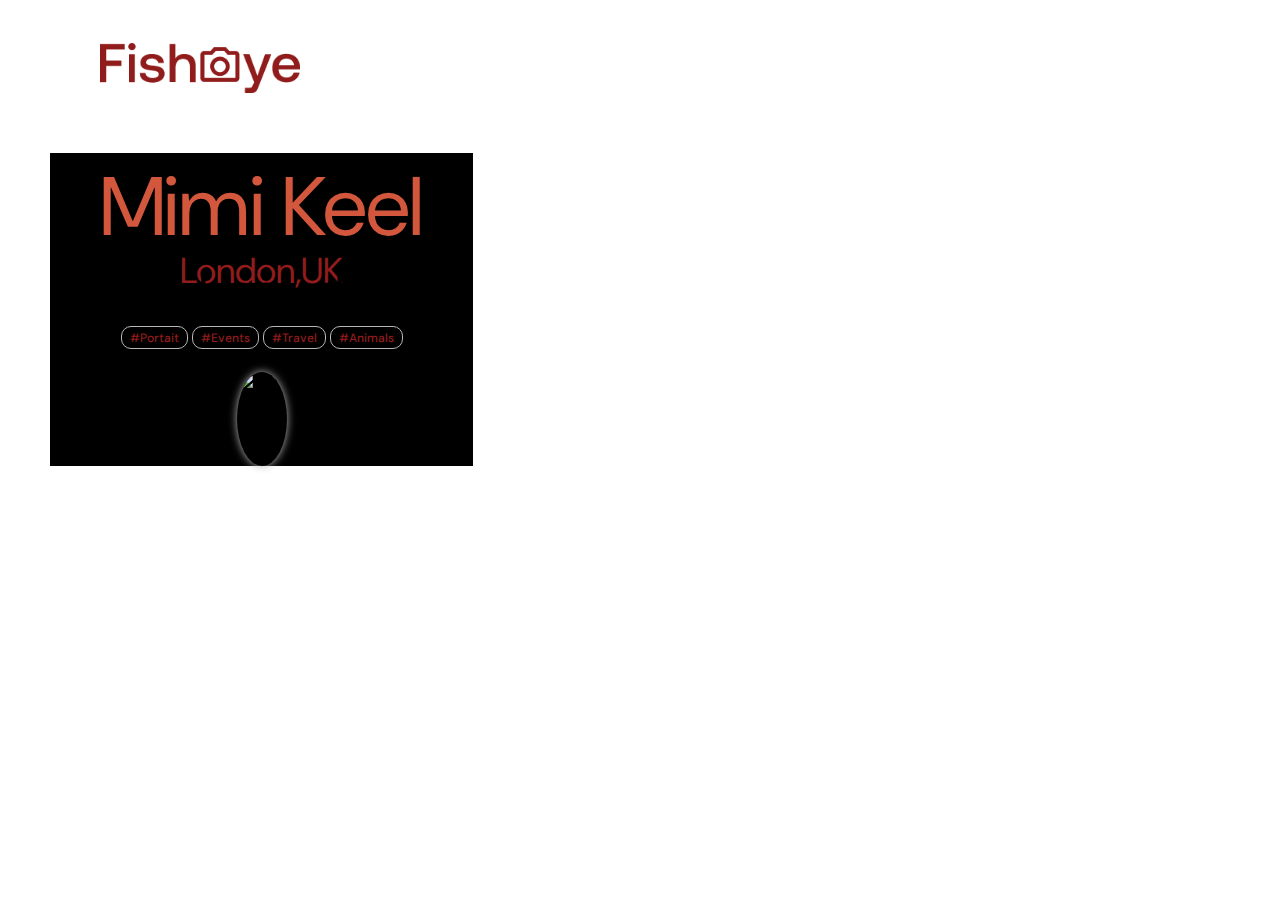
==== photographer.html @ 4bbdae2a "début projet" ====
<!DOCTYPE html>
<html lang="fr">
  <head>
    <meta charset="utf-8" />
    <title>FishEye Photographer</title>
    <meta name="viewport" content="width=device-width,initial-scale=1" />

    <!-- head style -->
    <link rel="stylesheet" href="modal.css" />
    <link
      rel="stylesheet"
      href="https://cdnjs.cloudflare.com/ajax/libs/font-awesome/4.7.0/css/font-awesome.min.css"
    />
    <link
      href="https://fonts.googleapis.com/css?family=DM+Sans"
      rel="stylesheet"
    />

    <!-- head JS -->
    <script src="modal.js"></script>
    <script src="./FishEyeDataFR.json"></script>
  </head>

  <!-- body -->

  <body>
    <!-- body-header -->
    <div class="header">
      <img class="header-logo" alt="logo" src="./asset/logo.png" />
    </div>

    <!-- body-main -->
    <main>
      <div class="mosaique-vignette">
        <div class="vignette encart-photographe">
          <h2 class="vignette-titre">Mimi Keel</h2>
          <div class="vignette-description">
            <p class="vignette-description-ville">London,UK</p>
            <p class="vignette-description-slogan">
              Voir le beau dans le quotidien
            </p>
          </div>
          <div class="vignette-tag">
            <a
              href="#"
              class="tag"
              id="tag-portrait"
              aria-label="photographer categories"
              >#Portait</a
            >
            <a
              href="#"
              class="tag"
              id="tag-events"
              aria-label="photographer categories"
              >#Events</a
            >
            <a
              href="#"
              class="tag"
              id="tag-travel"
              aria-label="photographer categories"
              >#Travel</a
            >
            <a
              href="#"
              class="tag"
              id="tag-animals"
              aria-label="photographer categories"
              >#Animals</a
            >
          </div>

          <div class="encart-CTA">"Contactez-moi</div>
          <img
            class="vignette-photo"
            alt="ID photo Mimi Keel"
            src="Photos/Sample Photos/Photographers ID Photos/MimiKeel.jpg"
          />
        </div>
      </div>
    </main>
    <footer></footer>
  </body>
</html>
---- modal.css ----
@charset "UTF-8";
/* Imports */
/* Règles transverses */
/* coucou */
* {
  margin: 0;
  border: 0;
}

h1 {
  font-size: 36px;
  color: #901C1C;
  font-weight: 400;
  font-family: "DM sans", sans-serif;
}

h2 {
  font-size: 36px;
  color: #D3573C;
  font-weight: 400;
  font-family: "DM sans", sans-serif;
}

p {
  font-size: 14px;
  font-family: "DM sans", sans-serif;
}

a {
  font-size: 12px;
  color: #901C1C;
  font-weight: 500;
  font-family: "DM sans", sans-serif;
  text-decoration: none;
  cursor: default;
}

.tag {
  height: 15px;
  margin: 5px 2px 5px 2px;
  padding: 3px 8px;
  border: solid #b8b8b8 1px;
  border-radius: 10px;
  -webkit-transition: all 0.3s;
  transition: all 0.3s;
}

.tag:hover {
  background-color: #901C1C;
  color: white;
  cursor: pointer;
}

.vignette-tag {
  display: -webkit-box;
  display: -ms-flexbox;
  display: flex;
  -ms-flex-wrap: wrap;
      flex-wrap: wrap;
  -webkit-box-pack: center;
      -ms-flex-pack: center;
          justify-content: center;
}

/* body-header */
.header {
  display: -webkit-box;
  display: -ms-flexbox;
  display: flex;
  float: left;
  width: 75%;
}

@media screen and (max-width: 1000px) {
  .header {
    -webkit-box-orient: vertical;
    -webkit-box-direction: normal;
        -ms-flex-direction: column;
            flex-direction: column;
    width: 50%;
  }
}

.header .header-logo {
  display: -webkit-box;
  display: -ms-flexbox;
  display: flex;
  width: 200px;
  margin: 43px 50px 60px 100px;
  cursor: pointer;
}

@media screen and (max-width: 1000px) {
  .header .header-logo {
    width: 150px;
    margin-left: 20px;
    margin-bottom: 30px;
  }
}

.header .main-navbar {
  display: -webkit-box;
  display: -ms-flexbox;
  display: flex;
  -ms-flex-wrap: wrap;
      flex-wrap: wrap;
  margin-top: 43px;
  -webkit-box-pack: center;
      -ms-flex-pack: center;
          justify-content: center;
  max-height: 80px;
}

@media screen and (max-width: 1000px) {
  .header .main-navbar {
    width: 160%;
    height: 80px;
    margin: 0 40px 40px 40px;
  }
}

/* body-main */
main .titre {
  display: -webkit-box;
  display: -ms-flexbox;
  display: flex;
  float: right;
  width: 25%;
  margin-top: 43px;
}

@media screen and (max-width: 1000px) {
  main .titre {
    font-size: 13px;
    width: 40%;
    -webkit-box-pack: end;
        -ms-flex-pack: end;
            justify-content: flex-end;
    -webkit-box-align: center;
        -ms-flex-align: center;
            align-items: center;
    margin-right: 30px;
    height: 30px;
  }
}

main .mosaique-vignette {
  display: -ms-grid;
  display: grid;
  -ms-grid-columns: (1fr)[3];
      grid-template-columns: repeat(3, 1fr);
  grid-gap: 5px;
  grid-auto-rows: minmax(100px, auto);
  width: 100%;
}

@media screen and (max-width: 1000px) {
  main .mosaique-vignette {
    -ms-grid-columns: (1fr)[1];
        grid-template-columns: repeat(1, 1fr);
  }
}

main .mosaique-vignette .vignette {
  display: -webkit-box;
  display: -ms-flexbox;
  display: flex;
  -webkit-box-orient: vertical;
  -webkit-box-direction: normal;
      -ms-flex-direction: column;
          flex-direction: column;
  margin: 0 50px 30px 50px;
  text-align: center;
  -webkit-box-align: center;
      -ms-flex-align: center;
          align-items: center;
}

@media screen and (max-width: 1000px) {
  main .mosaique-vignette .vignette {
    margin: 0 10px 30px 10px;
  }
}

main .mosaique-vignette .vignette .vignette-photo {
  width: 250px;
  height: 250px;
  -o-object-fit: cover;
     object-fit: cover;
  border-radius: 50%;
  -webkit-box-shadow: 0px 0px 8px #b8b8b8;
          box-shadow: 0px 0px 8px #b8b8b8;
}

main .mosaique-vignette .vignette .vignette-description .vignette-description-ville {
  font-size: 13px;
  color: #901C1C;
  font-weight: 400;
  font-family: "DM sans", sans-serif;
  line-height: 20px;
}

main .mosaique-vignette .vignette .vignette-description .vignette-description-slogan {
  font-size: 10px;
  color: black;
  font-weight: 400;
  font-family: "DM sans", sans-serif;
  line-height: 20px;
}

main .mosaique-vignette .vignette .vignette-description .vignette-description-tarif {
  font-size: 9px;
  color: #525252;
  font-weight: 400;
  font-family: "DM sans", sans-serif;
  line-height: 20px;
  margin-bottom: 10px;
}

/* Imports scss */
main .mosaique-vignette .encart-photographe {
  background-color: black;
  width: 100%;
  height: 313px;
}

main .mosaique-vignette .encart-photographe h2 {
  font-size: 83px;
}

main .mosaique-vignette .encart-photographe .vignette-description .vignette-description-ville {
  font-size: 36px;
}

main .mosaique-vignette .encart-photographe .vignette-description .vignette-description-slogan {
  font-size: 50px;
}

main .mosaique-vignette .encart-photographe .vignette-photo {
  width: 50px;
}
/*# sourceMappingURL=modal.css.map */
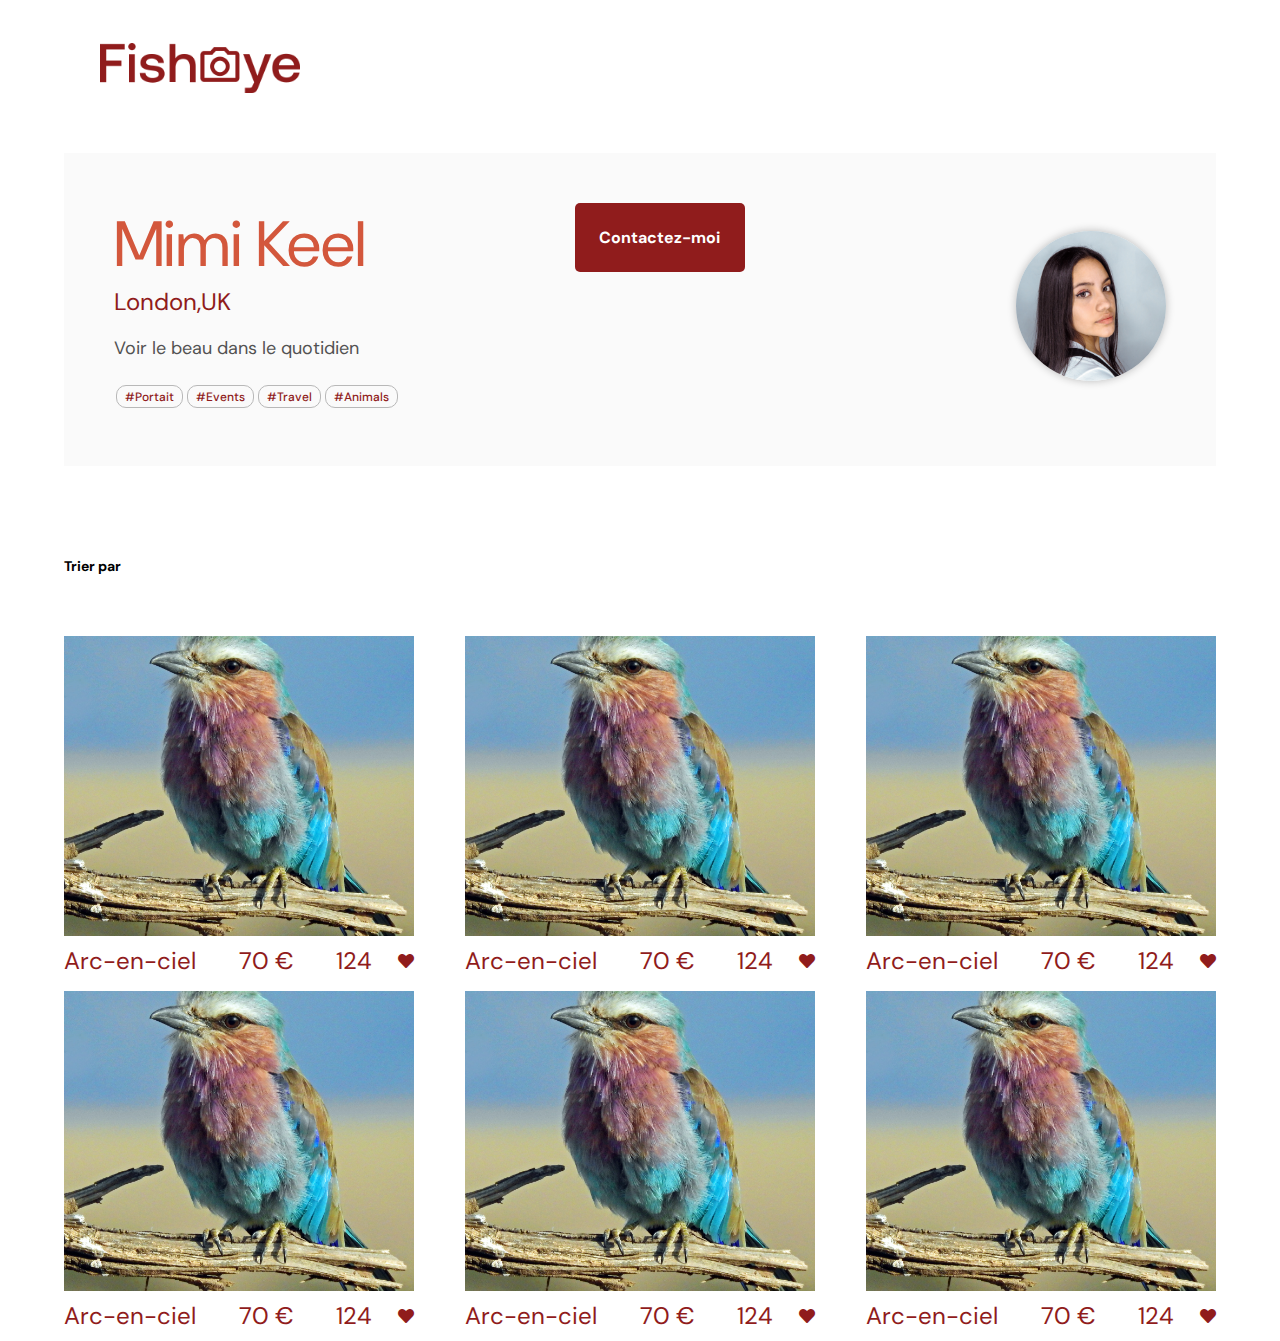
==== commit 2532ca0a: "html css finalisé" ====
--- a/photographer.html
+++ b/photographer.html
@@ -9,7 +9,7 @@
     <link rel="stylesheet" href="modal.css" />
     <link
       rel="stylesheet"
-      href="https://cdnjs.cloudflare.com/ajax/libs/font-awesome/4.7.0/css/font-awesome.min.css"
+      href="https://cdnjs.cloudflare.com/ajax/libs/font-awesome/5.15.3/css/all.min.css"
     />
     <link
       href="https://fonts.googleapis.com/css?family=DM+Sans"
@@ -25,14 +25,14 @@
 
   <body>
     <!-- body-header -->
-    <div class="header">
+    <div class="header" id="header">
       <img class="header-logo" alt="logo" src="./asset/logo.png" />
     </div>
 
     <!-- body-main -->
     <main>
-      <div class="mosaique-vignette">
-        <div class="vignette encart-photographe">
+      <div class="page-photographer" id="page-photographer">
+        <div class="vignette" id= "vignette">
           <h2 class="vignette-titre">Mimi Keel</h2>
           <div class="vignette-description">
             <p class="vignette-description-ville">London,UK</p>
@@ -70,8 +70,9 @@
               >#Animals</a
             >
           </div>
+        </div>
 
-          <div class="encart-CTA">"Contactez-moi</div>
+          <div class="encart-CTA">Contactez-moi</div>
           <img
             class="vignette-photo"
             alt="ID photo Mimi Keel"
@@ -79,6 +80,74 @@
           />
         </div>
       </div>
+
+      <div class="presentation-photo">
+        <div class="tri">
+          <p>Trier par</p>
+        </div>
+        <div class="mosaique-vignette">
+          <div class="vignette">
+             <img src="Photos/Sample Photos/Mimi/Animals_Rainbow.jpg">
+             <div class="vignette-desc">
+               <p class="titre-vignette">Arc-en-ciel</p>
+               <p class="tarif">70 €</p>
+               <p class="like">124</p>
+               <i class="fas fa-heart"></i>
+             </div>
+          </div>
+
+          <div class="vignette">
+            <img src="Photos/Sample Photos/Mimi/Animals_Rainbow.jpg">
+            <div class="vignette-desc">
+              <p class="titre-vignette">Arc-en-ciel</p>
+              <p class="tarif">70 €</p>
+              <p class="like">124</p>
+              <i class="fas fa-heart"></i>
+            </div>
+         </div>
+
+         <div class="vignette">
+          <img src="Photos/Sample Photos/Mimi/Animals_Rainbow.jpg">
+          <div class="vignette-desc">
+            <p class="titre-vignette">Arc-en-ciel</p>
+            <p class="tarif">70 €</p>
+            <p class="like">124</p>
+            <i class="fas fa-heart"></i>
+          </div>
+         </div>
+
+         <div class="vignette">
+          <img src="Photos/Sample Photos/Mimi/Animals_Rainbow.jpg">
+          <div class="vignette-desc">
+            <p class="titre-vignette">Arc-en-ciel</p>
+            <p class="tarif">70 €</p>
+            <p class="like">124</p>
+            <i class="fas fa-heart"></i>
+          </div>
+          </div>
+
+         <div class="vignette">
+          <img src="Photos/Sample Photos/Mimi/Animals_Rainbow.jpg">
+          <div class="vignette-desc">
+            <p class="titre-vignette">Arc-en-ciel</p>
+            <p class="tarif">70 €</p>
+            <p class="like">124</p>
+            <i class="fas fa-heart"></i>
+          </div>
+         </div>
+
+          <div class="vignette">
+          <img src="Photos/Sample Photos/Mimi/Animals_Rainbow.jpg">
+          <div class="vignette-desc">
+            <p class="titre-vignette">Arc-en-ciel</p>
+            <p class="tarif">70 €</p>
+            <p class="like">124</p>
+            <i class="fas fa-heart"></i>
+          </div>
+          </div>
+
+        </div>
+      </div>
     </main>
     <footer></footer>
   </body>
--- a/modal.css
+++ b/modal.css
@@ -1,5 +1,236 @@
 @charset "UTF-8";
 /* Imports */
+main {
+  width: 90%;
+  margin: 0 5% 0 5%;
+}
+
+#header {
+  width: 100%;
+  margin-left: 0;
+  margin-right: 0;
+}
+
+main #page-photographer {
+  display: -webkit-box;
+  display: -ms-flexbox;
+  display: flex;
+  float: left;
+  -webkit-box-orient: horizontal;
+  -webkit-box-direction: normal;
+      -ms-flex-direction: row;
+          flex-direction: row;
+  position: relative;
+  margin-bottom: 30px;
+  padding: 50px 0 50px 0;
+  text-align: center;
+  background-color: #FAFAFA;
+  width: 100%;
+  height: 313px;
+  -webkit-box-sizing: border-box;
+          box-sizing: border-box;
+}
+
+@media screen and (max-width: 800px) {
+  main #page-photographer {
+    height: 260px;
+  }
+}
+
+main #page-photographer #vignette {
+  background-color: #FAFAFA;
+  width: 40%;
+  text-align: left;
+  padding-left: 50px;
+}
+
+@media screen and (max-width: 800px) {
+  main #page-photographer #vignette {
+    width: 65%;
+    padding-left: 20px;
+  }
+}
+
+main #page-photographer #vignette h2 {
+  font-size: 64px;
+}
+
+@media screen and (max-width: 800px) {
+  main #page-photographer #vignette h2 {
+    font-size: 36px;
+  }
+}
+
+main #page-photographer #vignette .vignette-description-ville {
+  font-size: 24px;
+  color: #901C1C;
+  line-height: 31px;
+  margin-bottom: 20px;
+}
+
+@media screen and (max-width: 800px) {
+  main #page-photographer #vignette .vignette-description-ville {
+    font-size: 13px;
+  }
+}
+
+main #page-photographer #vignette .vignette-description-slogan {
+  font-size: 18px;
+  color: #525252;
+  line-height: 23px;
+  margin-bottom: 20px;
+}
+
+@media screen and (max-width: 800px) {
+  main #page-photographer #vignette .vignette-description-slogan {
+    font-size: 13px;
+  }
+}
+
+main #page-photographer #vignette .vignette-tag {
+  -webkit-box-pack: left;
+      -ms-flex-pack: left;
+          justify-content: left;
+}
+
+@media screen and (max-width: 800px) {
+  main #page-photographer #vignette .vignette-tag {
+    font-size: 13px;
+  }
+}
+
+main #page-photographer .encart-CTA {
+  display: -webkit-box;
+  display: -ms-flexbox;
+  display: flex;
+  -webkit-box-align: center;
+      -ms-flex-align: center;
+          align-items: center;
+  -webkit-box-pack: center;
+      -ms-flex-pack: center;
+          justify-content: center;
+  border-radius: 5px;
+  height: 69px;
+  width: 170px;
+  background-color: #901C1C;
+  font-family: "DM sans", sans-serif;
+  font-weight: 700;
+  color: #fff;
+}
+
+@media screen and (max-width: 1000px) {
+  main #page-photographer .encart-CTA {
+    display: none;
+  }
+}
+
+main #page-photographer .vignette-photo {
+  display: -webkit-box;
+  display: -ms-flexbox;
+  display: flex;
+  width: 150px;
+  height: 150px;
+  -o-object-fit: cover;
+     object-fit: cover;
+  border-radius: 50%;
+  -webkit-box-shadow: 0px 0px 8px #b8b8b8;
+          box-shadow: 0px 0px 8px #b8b8b8;
+  position: absolute;
+  right: 50px;
+  top: 25%;
+}
+
+@media screen and (max-width: 800px) {
+  main #page-photographer .vignette-photo {
+    width: 120px;
+    height: 120px;
+    right: 30px;
+  }
+}
+
+@media screen and (max-width: 600px) {
+  main #page-photographer .vignette-photo {
+    width: 100px;
+    height: 100px;
+    right: 10px;
+  }
+}
+
+main .presentation-photo .tri {
+  font-size: 18px;
+  font-weight: 700;
+  line-height: 10;
+}
+
+main .presentation-photo .mosaique-vignette {
+  -webkit-box-pack: justify;
+      -ms-flex-pack: justify;
+          justify-content: space-between;
+  -ms-flex-line-pack: justify;
+      align-content: space-between;
+  -ms-grid-columns: 350px 350px 350px;
+      grid-template-columns: 350px 350px 350px;
+}
+
+main .presentation-photo .mosaique-vignette .vignette {
+  margin: 0;
+  -webkit-box-align: start;
+      -ms-flex-align: start;
+          align-items: start;
+}
+
+main .presentation-photo .mosaique-vignette .vignette img {
+  width: 350px;
+  height: 300px;
+  -o-object-fit: cover;
+     object-fit: cover;
+}
+
+main .presentation-photo .mosaique-vignette .vignette .vignette-desc {
+  display: -webkit-box;
+  display: -ms-flexbox;
+  display: flex;
+  width: 100%;
+  height: 50px;
+  -webkit-box-align: center;
+      -ms-flex-align: center;
+          align-items: center;
+}
+
+main .presentation-photo .mosaique-vignette .vignette .vignette-desc p {
+  display: -webkit-box;
+  display: -ms-flexbox;
+  display: flex;
+  font-size: 24px;
+  color: #901C1C;
+  font-weight: 400;
+  font-family: "DM sans", sans-serif;
+  line-height: 20px;
+}
+
+main .presentation-photo .mosaique-vignette .vignette .vignette-desc .titre-vignette {
+  width: 50%;
+}
+
+main .presentation-photo .mosaique-vignette .vignette .vignette-desc .tarif {
+  width: 26%;
+}
+
+main .presentation-photo .mosaique-vignette .vignette .vignette-desc .like,
+main .presentation-photo .mosaique-vignette .vignette .vignette-desc .fa-heart {
+  -webkit-box-pack: right;
+      -ms-flex-pack: right;
+          justify-content: right;
+  width: 12%;
+}
+
+main .presentation-photo .mosaique-vignette .vignette .vignette-desc .fa-heart {
+  display: -webkit-box;
+  display: -ms-flexbox;
+  display: flex;
+  color: #901C1C;
+}
+
 /* Règles transverses */
 /* coucou */
 * {
@@ -216,27 +447,4 @@
   line-height: 20px;
   margin-bottom: 10px;
 }
-
-/* Imports scss */
-main .mosaique-vignette .encart-photographe {
-  background-color: black;
-  width: 100%;
-  height: 313px;
-}
-
-main .mosaique-vignette .encart-photographe h2 {
-  font-size: 83px;
-}
-
-main .mosaique-vignette .encart-photographe .vignette-description .vignette-description-ville {
-  font-size: 36px;
-}
-
-main .mosaique-vignette .encart-photographe .vignette-description .vignette-description-slogan {
-  font-size: 50px;
-}
-
-main .mosaique-vignette .encart-photographe .vignette-photo {
-  width: 50px;
-}
 /*# sourceMappingURL=modal.css.map */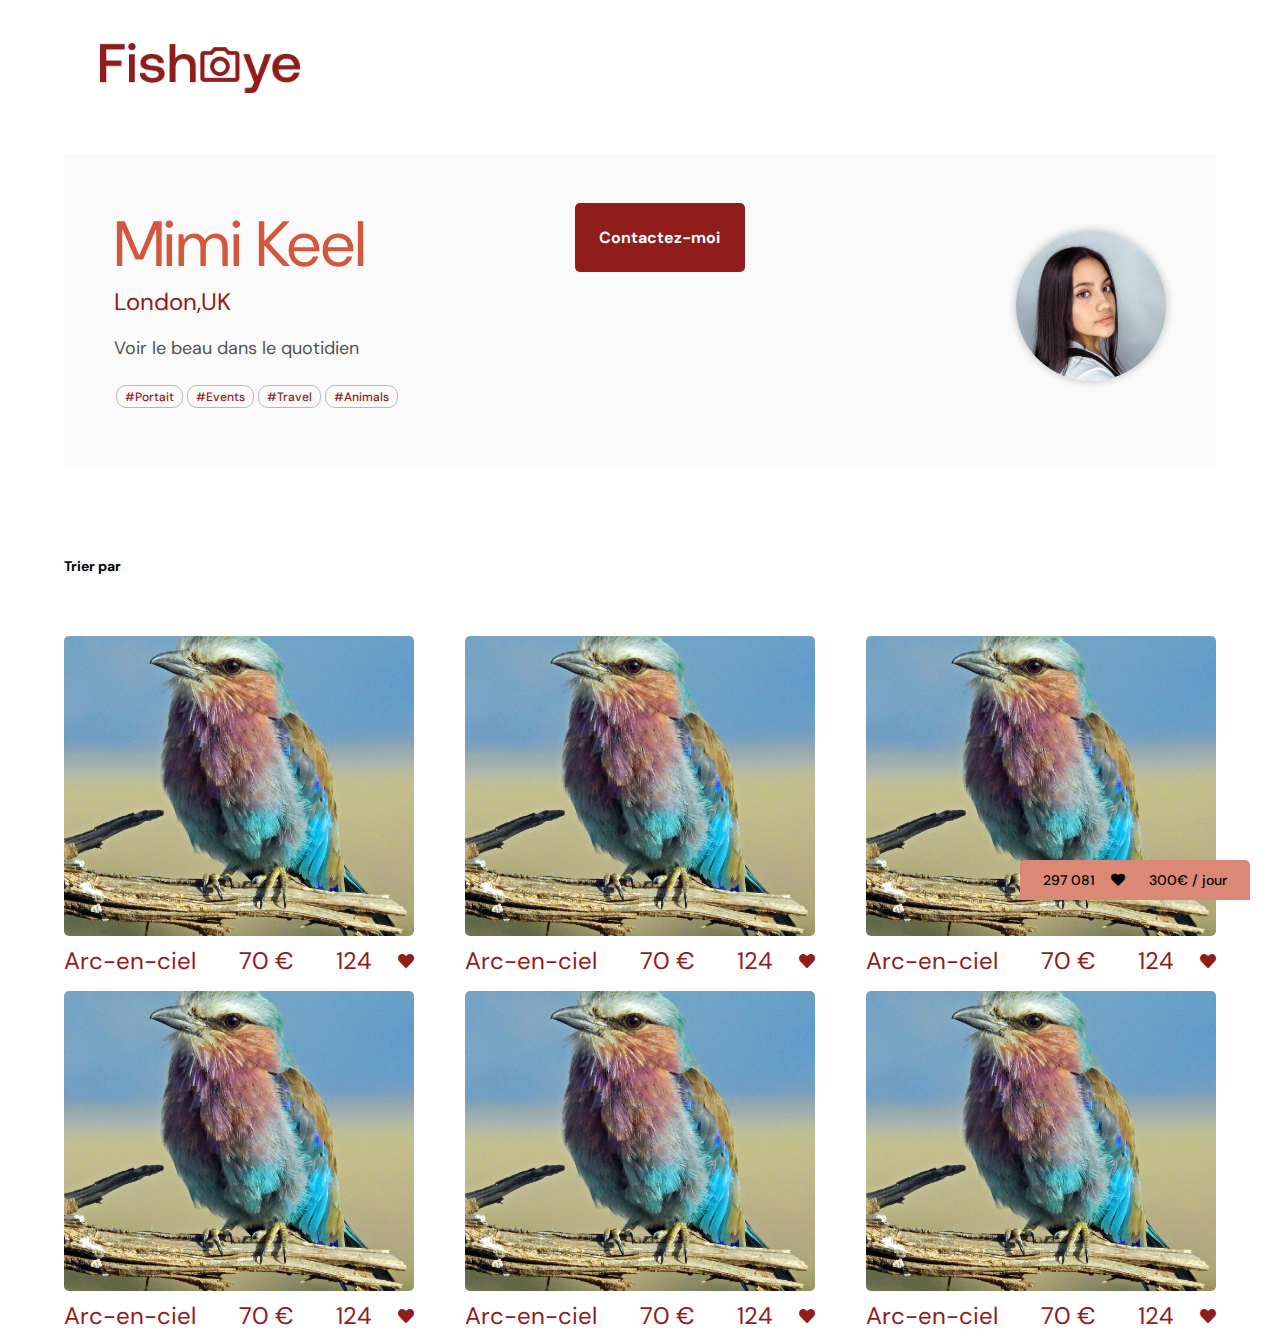
==== commit be4d26c3: "html + css finalisés v2" ====
--- a/photographer.html
+++ b/photographer.html
@@ -148,6 +148,14 @@
 
         </div>
       </div>
+
+      <div class="encart-CTA-responsive">Contactez-moi</div>
+      <div class="infos-globales">          
+        <p class="like">297 081&nbsp; &nbsp;   <i class="fas fa-heart"></i></p> 
+      
+        <p class="tarif">300€ / jour</p>
+
+      </div>
     </main>
     <footer></footer>
   </body>
--- a/modal.css
+++ b/modal.css
@@ -1,14 +1,14 @@
 @charset "UTF-8";
 /* Imports */
-main {
-  width: 90%;
-  margin: 0 5% 0 5%;
-}
-
 #header {
   width: 100%;
   margin-left: 0;
   margin-right: 0;
+}
+
+main {
+  width: 90%;
+  margin: 0 5% 0 5%;
 }
 
 main #page-photographer {
@@ -34,6 +34,7 @@
 @media screen and (max-width: 800px) {
   main #page-photographer {
     height: 260px;
+    background-color: #fff;
   }
 }
 
@@ -48,6 +49,7 @@
   main #page-photographer #vignette {
     width: 65%;
     padding-left: 20px;
+    background-color: #fff;
   }
 }
 
@@ -96,6 +98,8 @@
 @media screen and (max-width: 800px) {
   main #page-photographer #vignette .vignette-tag {
     font-size: 13px;
+    -ms-flex-wrap: nowrap;
+        flex-wrap: nowrap;
   }
 }
 
@@ -172,6 +176,20 @@
       grid-template-columns: 350px 350px 350px;
 }
 
+@media screen and (max-width: 1200px) {
+  main .presentation-photo .mosaique-vignette {
+    -ms-grid-columns: (1fr)[2];
+        grid-template-columns: repeat(2, 1fr);
+  }
+}
+
+@media screen and (max-width: 900px) {
+  main .presentation-photo .mosaique-vignette {
+    -ms-grid-columns: (1fr)[1];
+        grid-template-columns: repeat(1, 1fr);
+  }
+}
+
 main .presentation-photo .mosaique-vignette .vignette {
   margin: 0;
   -webkit-box-align: start;
@@ -179,11 +197,27 @@
           align-items: start;
 }
 
+@media screen and (max-width: 1200px) {
+  main .presentation-photo .mosaique-vignette .vignette {
+    -webkit-box-align: center;
+        -ms-flex-align: center;
+            align-items: center;
+  }
+}
+
 main .presentation-photo .mosaique-vignette .vignette img {
   width: 350px;
   height: 300px;
   -o-object-fit: cover;
      object-fit: cover;
+  border-radius: 5px;
+}
+
+@media screen and (max-width: 900px) {
+  main .presentation-photo .mosaique-vignette .vignette img {
+    width: 335px;
+    height: 190px;
+  }
 }
 
 main .presentation-photo .mosaique-vignette .vignette .vignette-desc {
@@ -197,6 +231,18 @@
           align-items: center;
 }
 
+@media screen and (max-width: 1200px) {
+  main .presentation-photo .mosaique-vignette .vignette .vignette-desc {
+    width: 350px;
+  }
+}
+
+@media screen and (max-width: 1200px) {
+  main .presentation-photo .mosaique-vignette .vignette .vignette-desc {
+    width: 335px;
+  }
+}
+
 main .presentation-photo .mosaique-vignette .vignette .vignette-desc p {
   display: -webkit-box;
   display: -ms-flexbox;
@@ -206,6 +252,12 @@
   font-weight: 400;
   font-family: "DM sans", sans-serif;
   line-height: 20px;
+}
+
+@media screen and (max-width: 900px) {
+  main .presentation-photo .mosaique-vignette .vignette .vignette-desc p {
+    font-size: 14px;
+  }
 }
 
 main .presentation-photo .mosaique-vignette .vignette .vignette-desc .titre-vignette {
@@ -229,6 +281,77 @@
   display: -ms-flexbox;
   display: flex;
   color: #901C1C;
+}
+
+main .encart-CTA-responsive {
+  display: none;
+  -webkit-box-align: center;
+      -ms-flex-align: center;
+          align-items: center;
+  -webkit-box-pack: center;
+      -ms-flex-pack: center;
+          justify-content: center;
+  border-radius: 5px;
+  height: 35px;
+  width: 170px;
+  background-color: #901C1C;
+  font-family: "DM sans", sans-serif;
+  font-weight: 700;
+  color: #fff;
+  position: fixed;
+  bottom: 0px;
+  left: 50%;
+  -webkit-transform: translate(-50%, -50%);
+          transform: translate(-50%, -50%);
+}
+
+@media screen and (max-width: 1000px) {
+  main .encart-CTA-responsive {
+    display: -webkit-box;
+    display: -ms-flexbox;
+    display: flex;
+  }
+}
+
+main .infos-globales {
+  display: -webkit-box;
+  display: -ms-flexbox;
+  display: flex;
+  -webkit-box-align: center;
+      -ms-flex-align: center;
+          align-items: center;
+  -webkit-box-pack: center;
+      -ms-flex-pack: center;
+          justify-content: center;
+  border-radius: 5px 5px 0 0;
+  height: 40px;
+  width: 230px;
+  background-color: #DB8876;
+  font-family: "DM sans", sans-serif;
+  font-weight: 500;
+  color: black;
+  position: fixed;
+  bottom: 0px;
+  right: 30px;
+}
+
+@media screen and (max-width: 1000px) {
+  main .infos-globales {
+    display: none;
+  }
+}
+
+main .infos-globales p {
+  width: 40%;
+}
+
+main .infos-globales .tarif {
+  -webkit-box-pack: end;
+      -ms-flex-pack: end;
+          justify-content: flex-end;
+  display: -webkit-box;
+  display: -ms-flexbox;
+  display: flex;
 }
 
 /* Règles transverses */
